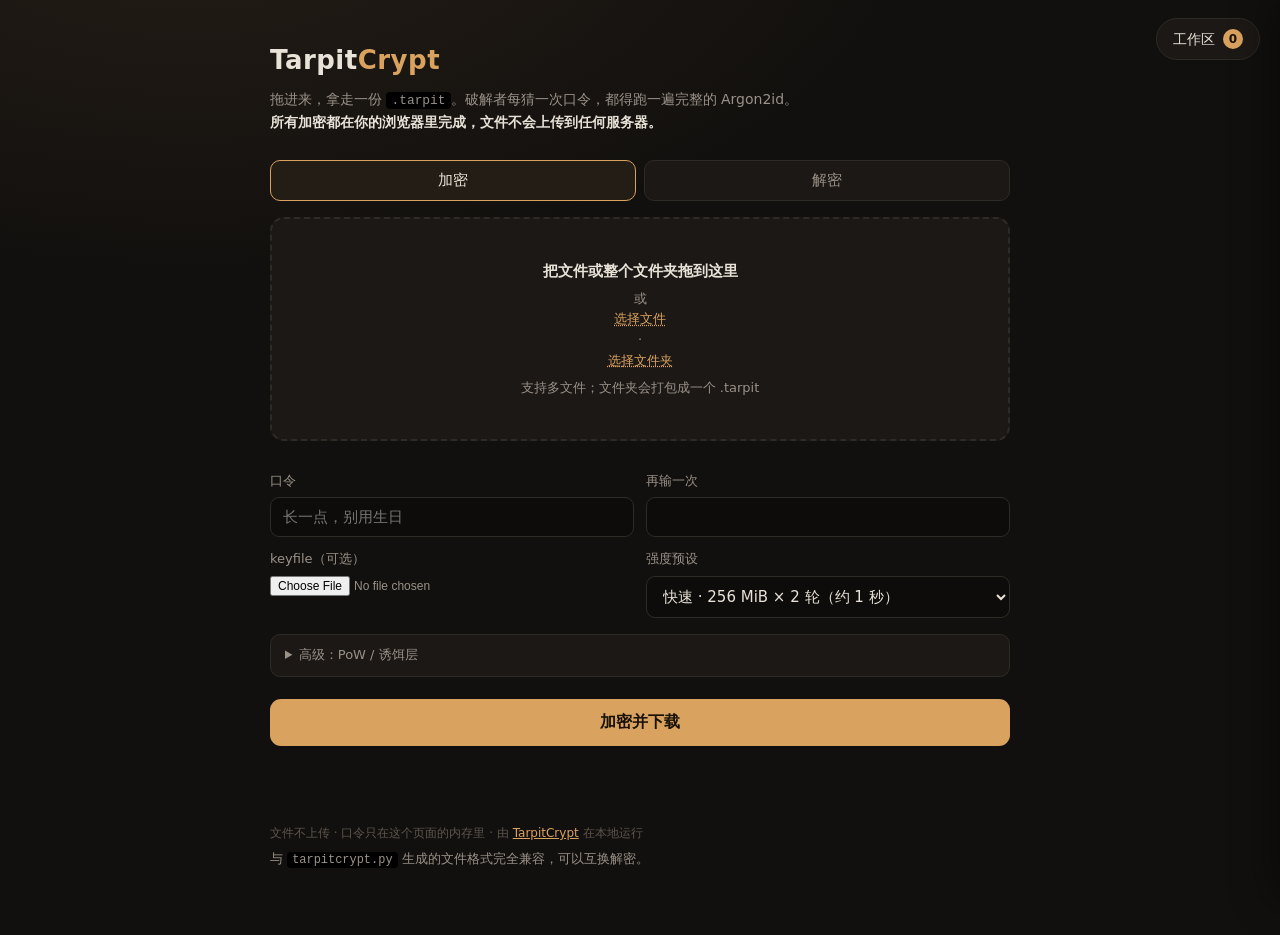
==== docs/index.html @ 842c32d2 "feat(web): 去掉「加密全部」，改为拖到左侧即加密；历史支持恢复与双击校验 - 移除「加密全部」按钮：把工作区里的行拖到左侧大框，松手即开始加密，   结果仍出现在该行右侧，并自动记进历史 -" ====
<!doctype html>
<html lang="zh-CN">
<head>
<meta charset="utf-8">
<meta name="viewport" content="width=device-width, initial-scale=1">
<title>TarpitCrypt · 焦油坑加密</title>
<meta name="description" content="在浏览器里本地完成 Argon2id + AES-256-GCM 文件加密，文件不上传。">
<link rel="stylesheet" href="style.css">
<script src="vendor/argon2.umd.min.js"></script>
</head>
<body>
<button class="queue-toggle" id="queueToggle" type="button" aria-controls="drawer" aria-expanded="false">
  工作区<span class="queue-badge" id="queueBadge">0</span>
</button>

<main>
  <h1>Tarpit<span>Crypt</span></h1>
  <p class="sub">
    拖进来，拿走一份 <code>.tarpit</code>。破解者每猜一次口令，都得跑一遍完整的 Argon2id。
    <br><strong>所有加密都在你的浏览器里完成，文件不会上传到任何服务器。</strong>
  </p>

  <div class="tabs">
    <button class="tab active" data-mode="encrypt" type="button">加密</button>
    <button class="tab" data-mode="decrypt" type="button">解密</button>
  </div>

  <div class="drop" id="drop">
    <p><strong id="dropTitle">把文件或整个文件夹拖到这里</strong></p>
    <p class="hint">
      或 <label class="link">选择文件<input type="file" id="pickFiles" multiple hidden></label>
      · <label class="link">选择文件夹<input type="file" id="pickDir" webkitdirectory multiple hidden></label>
    </p>
    <p class="hint" id="dropHint">支持多文件；文件夹会打包成一个 .tarpit</p>
  </div>
  <ul class="files" id="fileList"></ul>

  <div class="grid">
    <label>口令
      <input type="password" id="password" autocomplete="new-password" placeholder="长一点，别用生日">
    </label>
    <label id="confirmWrap">再输一次
      <input type="password" id="password2" autocomplete="new-password">
    </label>
    <label>keyfile（可选）
      <input type="file" id="keyfile">
    </label>
    <label id="presetWrap">强度预设
      <select id="preset">
        <option value="fast" selected>快速 · 256 MiB × 2 轮（约 1 秒）</option>
        <option value="standard">标准 · 512 MiB × 2 轮（约 2 秒）</option>
        <option value="hard">硬核 · 1 GiB × 2 轮（约 3 秒，吃内存）</option>
      </select>
    </label>
  </div>

  <details id="advanced">
    <summary>高级：PoW / 诱饵层</summary>
    <div class="grid">
      <label>PoW 难度
        <select id="pow">
          <option value="0" selected>关闭</option>
          <option value="16">16 bit</option>
          <option value="18">18 bit（造文件慢几秒）</option>
        </select>
      </label>
      <label>AEAD
        <input type="text" value="AES-256-GCM（浏览器原生）" disabled>
      </label>
      <label class="decoy-only">诱饵明文（可选）
        <input type="file" id="decoy">
      </label>
      <label class="decoy-only">诱饵口令
        <input type="password" id="decoyPassword" placeholder="用别的口令才能解出诱饵">
      </label>
    </div>
  </details>

  <button class="go" id="go" type="button">加密并下载</button>
  <div class="status" id="status"></div>
  <div class="result" id="result"></div>

  <footer>
    <p>文件不上传 · 口令只在这个页面的内存里 · 由 <a href="https://github.com/Velestia-star/TarpitCrypt">TarpitCrypt</a> 在本地运行</p>
    <p class="hint">
      与 <code>tarpitcrypt.py</code> 生成的文件格式完全兼容，可以互换解密。
    </p>
  </footer>
</main>

<div class="drawer-backdrop" id="drawerBackdrop" hidden></div>

<aside class="drawer" id="drawer" aria-hidden="true" aria-label="工作区">
  <header class="drawer-head">
    <div class="drawer-tabs">
      <button class="dtab active" data-view="workspace" type="button">工作区</button>
      <button class="dtab" data-view="history" type="button">历史</button>
    </div>
    <button class="drawer-close" id="drawerClose" type="button" aria-label="关闭">×</button>
  </header>

  <section class="drawer-view" id="viewWorkspace">
    <div class="drawer-tools">
      <label class="tool">＋ 加入文件<input type="file" id="queuePickFiles" multiple hidden></label>
      <label class="tool">＋ 加入文件夹<input type="file" id="queuePickDir" webkitdirectory multiple hidden></label>
      <button class="tool" id="queueDelete" type="button">删除选中</button>
      <button class="tool" id="openPath" type="button">存放位置</button>
    </div>

    <div class="queue-cols">
      <span class="q-check"><input type="checkbox" id="queueSelectAll" title="全选"></span>
      <span>源文件 / 文件夹</span><span></span><span>加密结果</span>
    </div>

    <div class="queue-scroll" id="queueScroll">
      <ul class="queue-list" id="queueList"></ul>
      <p class="queue-empty" id="queueEmpty">
        工作区是空的。<br>把文件或文件夹拖到这里，或点上面的「加入文件 / 加入文件夹」。
      </p>
    </div>
  </section>

  <section class="drawer-view" id="viewHistory" hidden>
    <div class="drawer-tools">
      <button class="tool" id="historyClear" type="button">清空历史</button>
    </div>
    <div class="queue-cols history-cols">
      <span></span><span>过去加密的文件</span><span></span><span>结果</span><span></span>
    </div>
    <div class="queue-scroll">
      <ul class="history-list" id="historyList"></ul>
      <p class="queue-empty" id="historyEmpty">
        还没有记录。<br>加密过的文件会自动记在这里，只存名字和时间，不存文件本身。
      </p>
    </div>
  </section>

  <p class="drawer-hint">
    口令与强度沿用页面上的设置 · 把行拖到左侧大框里就会加密 · <span id="queueSummary">0 项</span>
  </p>
</aside>

<div class="modal" id="pathModal" hidden>
  <div class="modal-card">
    <button class="modal-close" id="pathModalClose" type="button" aria-label="关闭">×</button>
    <h3>文件存在哪里？</h3>
    <p>这个页面是纯前端的，<strong>浏览器不允许网页读取或打开你的本地文件夹</strong>——
      也正是这条限制，保证了你的文件不会离开浏览器。</p>
    <p>你加密好的 <code>.tarpit</code> 和原来的文件，都在浏览器的下载目录里：</p>
    <ul>
      <li>Windows 默认：<code>C:\Users\你的用户名\Downloads</code></li>
      <li>Edge / Chrome：设置 → 下载 → 可查看和修改「位置」</li>
      <li>想每次自己选目录：打开「下载前询问每个文件的保存位置」</li>
    </ul>
    <p class="hint">想让按钮真的打开文件夹，用仓库里的命令行版或本地网页版——它们有文件系统权限。</p>
  </div>
</div>

<script type="module" src="app.js"></script>
</body>
</html>
---- docs/style.css ----
:root {
  --bg: #12100e;
  --panel: #1b1815;
  --line: #2e2a25;
  --fg: #e8e2d8;
  --dim: #9a9188;
  --accent: #d9a25f;
  --ok: #7fb069;
  --bad: #d96f5f;
}

* { box-sizing: border-box; }

body {
  margin: 0;
  min-height: 100vh;
  color: var(--fg);
  font: 15px/1.6 "Segoe UI", system-ui, -apple-system, sans-serif;
  background:
    radial-gradient(1200px 600px at 15% -10%, #241d16 0%, transparent 60%),
    var(--bg);
}

main {
  max-width: 780px;
  margin: 0 auto;
  padding: 40px 20px 60px;
}

h1 {
  font-size: 26px;
  margin: 0 0 6px;
  letter-spacing: 0.5px;
}

h1 span { color: var(--accent); }

.sub {
  color: var(--dim);
  margin: 0 0 26px;
  font-size: 14px;
}

.sub strong { color: var(--fg); }

code {
  background: #000;
  padding: 1px 5px;
  border-radius: 4px;
  font-size: 0.92em;
}

a { color: var(--accent); }

.tabs {
  display: flex;
  gap: 8px;
  margin-bottom: 16px;
}

.tab {
  flex: 1;
  padding: 10px;
  background: var(--panel);
  color: var(--dim);
  border: 1px solid var(--line);
  border-radius: 10px;
  cursor: pointer;
  font-size: 15px;
  font-family: inherit;
}

.tab.active {
  color: var(--fg);
  border-color: var(--accent);
  background: #241d16;
}

.drop {
  border: 2px dashed var(--line);
  border-radius: 14px;
  padding: 34px 20px;
  text-align: center;
  background: var(--panel);
  transition: 0.15s;
  cursor: pointer;
}

.drop.over {
  border-color: var(--accent);
  background: #241d16;
  transform: scale(1.005);
}

.drop p { margin: 6px 0; }

.hint {
  color: var(--dim);
  font-size: 13px;
}

.link {
  color: var(--accent);
  cursor: pointer;
  text-decoration: underline dotted;
}

.files {
  list-style: none;
  padding: 0;
  margin: 12px 0 0;
  max-height: 190px;
  overflow: auto;
}

.files li {
  display: flex;
  justify-content: space-between;
  gap: 12px;
  padding: 6px 12px;
  background: var(--panel);
  border: 1px solid var(--line);
  border-radius: 8px;
  margin-bottom: 6px;
  font-size: 13px;
}

.files li span:last-child {
  color: var(--dim);
  flex: none;
}

.grid {
  display: grid;
  grid-template-columns: 1fr 1fr;
  gap: 12px;
  margin-top: 18px;
}

label {
  display: flex;
  flex-direction: column;
  gap: 6px;
  font-size: 13px;
  color: var(--dim);
}

input[type=password],
input[type=text],
select {
  width: 100%;
  padding: 10px 12px;
  background: #0e0c0a;
  color: var(--fg);
  border: 1px solid var(--line);
  border-radius: 9px;
  font-size: 15px;
  font-family: inherit;
}

input[type=file] {
  color: var(--dim);
  font-size: 12px;
}

details {
  margin-top: 16px;
  background: var(--panel);
  border: 1px solid var(--line);
  border-radius: 10px;
  padding: 10px 14px;
}

summary {
  cursor: pointer;
  color: var(--dim);
  font-size: 13px;
}

button.go {
  width: 100%;
  margin-top: 22px;
  padding: 13px;
  border: 0;
  border-radius: 11px;
  background: var(--accent);
  color: #1a1207;
  font-size: 16px;
  font-weight: 700;
  cursor: pointer;
  font-family: inherit;
}

button.go:disabled {
  opacity: 0.55;
  cursor: progress;
}

.status {
  margin-top: 16px;
  font-size: 14px;
  min-height: 22px;
}

.status.ok { color: var(--ok); }
.status.bad { color: var(--bad); }

.result {
  margin-top: 14px;
  padding: 14px;
  background: var(--panel);
  border: 1px solid var(--line);
  border-radius: 10px;
  display: none;
}

.result.show { display: block; }
.result a { font-weight: 600; }
.result p { margin: 6px 0; }

.badge {
  display: inline-block;
  padding: 2px 8px;
  border-radius: 999px;
  font-size: 12px;
  background: #3a2417;
  color: var(--accent);
}

footer {
  margin-top: 40px;
  color: #5d554d;
  font-size: 12px;
}

footer p { margin: 6px 0; }

@media (max-width: 560px) {
  .grid { grid-template-columns: 1fr; }
  main { padding: 24px 14px 48px; }
}

/* ---------------------------------------------------------------------------
   右侧加密队列抽屉
   --------------------------------------------------------------------------- */

.queue-toggle {
  position: fixed;
  top: 18px;
  right: 20px;
  z-index: 40;
  display: inline-flex;
  align-items: center;
  gap: 8px;
  padding: 9px 16px;
  background: var(--panel);
  color: var(--fg);
  border: 1px solid var(--line);
  border-radius: 999px;
  font: inherit;
  font-size: 14px;
  cursor: pointer;
}

.queue-toggle:hover { border-color: var(--accent); color: var(--accent); }

.queue-badge {
  display: inline-grid;
  place-items: center;
  min-width: 20px;
  height: 20px;
  padding: 0 6px;
  border-radius: 999px;
  background: var(--accent);
  color: #1a1207;
  font-size: 12px;
  font-weight: 700;
}

.drawer-backdrop {
  position: fixed;
  inset: 0;
  z-index: 50;
  background: rgba(0, 0, 0, 0.45);
  opacity: 0;
  transition: opacity 0.18s;
}

.drawer-backdrop.show { opacity: 1; }

.drawer {
  position: fixed;
  top: 0;
  right: 0;
  z-index: 60;
  display: flex;
  flex-direction: column;
  width: min(620px, 94vw);
  height: 100vh;
  padding: 18px 18px 12px;
  background: #1714118; /* fallback */
  background: var(--panel);
  border-left: 1px solid var(--line);
  box-shadow: -18px 0 40px rgba(0, 0, 0, 0.45);
  transform: translateX(102%);
  transition: transform 0.22s ease;
}

.drawer.open { transform: translateX(0); }

.drawer-head {
  display: flex;
  align-items: center;
  justify-content: space-between;
  font-size: 17px;
  margin-bottom: 12px;
}

.drawer-close {
  width: 32px;
  height: 32px;
  border-radius: 8px;
  border: 1px solid var(--line);
  background: transparent;
  color: var(--dim);
  font-size: 20px;
  line-height: 1;
  cursor: pointer;
}

.drawer-close:hover { color: var(--fg); border-color: var(--accent); }

.drawer-tools {
  display: flex;
  flex-wrap: wrap;
  gap: 8px;
  margin-bottom: 14px;
}

.tool {
  padding: 8px 13px;
  border-radius: 9px;
  border: 1px solid var(--line);
  background: #0e0c0a;
  color: var(--fg);
  font: inherit;
  font-size: 13px;
  cursor: pointer;
}

.tool:hover { border-color: var(--accent); }

.tool.primary {
  background: var(--accent);
  border-color: var(--accent);
  color: #1a1207;
  font-weight: 700;
}

.tool:disabled { opacity: 0.5; cursor: progress; }

.queue-cols {
  display: grid;
  grid-template-columns: 1fr 30px 1fr;
  gap: 10px;
  padding: 0 12px 8px;
  color: var(--dim);
  font-size: 12px;
  border-bottom: 1px solid var(--line);
}

.queue-scroll {
  flex: 1 1 auto;
  min-height: 0;
  overflow-y: auto;
  overflow-x: hidden;
  padding: 12px 4px 12px 0;
  scrollbar-width: thin;
}

.queue-scroll::-webkit-scrollbar { width: 10px; }
.queue-scroll::-webkit-scrollbar-track { background: transparent; }
.queue-scroll::-webkit-scrollbar-thumb {
  background: var(--line);
  border-radius: 999px;
}
.queue-scroll::-webkit-scrollbar-thumb:hover { background: #4a4238; }

.queue-list {
  list-style: none;
  margin: 0;
  padding: 0;
  display: flex;
  flex-direction: column;
  gap: 12px;             /* 每行之间留白，别挤 */
}

.queue-row {
  display: grid;
  grid-template-columns: 1fr 30px 1fr;
  gap: 10px;
  align-items: center;
  padding: 13px 14px;
  background: #100e0c;
  border: 1px solid var(--line);
  border-radius: 11px;
  cursor: grab;
}

.queue-row.dragging { opacity: 0.45; }

.queue-row.drop-before { box-shadow: inset 0 3px 0 var(--accent); }
.queue-row.drop-after { box-shadow: inset 0 -3px 0 var(--accent); }

.queue-row.running { border-color: var(--accent); }
.queue-row.done { border-color: #3d4a34; }
.queue-row.error { border-color: var(--bad); }

.q-src, .q-out { min-width: 0; }

.q-name {
  display: block;
  overflow: hidden;
  text-overflow: ellipsis;
  white-space: nowrap;
}

.q-meta {
  display: block;
  color: var(--dim);
  font-size: 12px;
  margin-top: 3px;
  overflow: hidden;
  text-overflow: ellipsis;
  white-space: nowrap;
}

.q-arrow {
  text-align: center;
  color: #4a4238;
  font-size: 18px;
  transition: color 0.15s;
}

.queue-row.done .q-arrow { color: var(--accent); }
.queue-row.running .q-arrow { color: var(--accent); }

.q-out a {
  color: var(--accent);
  text-decoration: none;
  display: block;
  overflow: hidden;
  text-overflow: ellipsis;
  white-space: nowrap;
}

.q-out a:hover { text-decoration: underline; }

.q-out .q-error { color: var(--bad); font-size: 12px; }

.queue-empty {
  color: var(--dim);
  font-size: 13px;
  text-align: center;
  margin: 36px 12px;
  line-height: 1.9;
}

.drawer-hint {
  margin: 8px 0 0;
  color: #5d554d;
  font-size: 12px;
  text-align: center;
}

body.drawer-open { overflow: hidden; }

@media (max-width: 560px) {
  .queue-toggle { top: 12px; right: 12px; padding: 8px 13px; }
  .drawer { padding: 14px 12px 10px; }
  .queue-row { padding: 11px; grid-template-columns: 1fr 22px 1fr; }
}

/* ---- 工作区：标签页 / 勾选 / 历史 / 模态框 ---- */

.drawer-tabs { display: flex; gap: 6px; }

.dtab {
  padding: 7px 16px;
  border-radius: 9px;
  border: 1px solid transparent;
  background: transparent;
  color: var(--dim);
  font: inherit;
  font-size: 15px;
  cursor: pointer;
}

.dtab.active {
  color: var(--fg);
  background: #241d16;
  border-color: var(--accent);
}

.drawer-view {
  display: flex;
  flex-direction: column;
  flex: 1 1 auto;
  min-height: 0;
}

.queue-cols {
  grid-template-columns: 26px 1fr 30px 1fr;
}

.q-check {
  display: flex;
  align-items: center;
  justify-content: center;
}

.q-check input {
  width: 15px;
  height: 15px;
  accent-color: var(--accent);
  cursor: pointer;
}

.queue-row {
  grid-template-columns: 26px 1fr 30px 1fr;
}

.queue-row.selected {
  border-color: var(--accent);
  background: #1a1611;
}

.history-list {
  list-style: none;
  margin: 0;
  padding: 0;
  display: flex;
  flex-direction: column;
  gap: 12px;
}

.history-row {
  display: grid;
  grid-template-columns: 26px 1fr 30px 1fr;
  gap: 10px;
  align-items: center;
  padding: 13px 14px;
  background: #100e0c;
  border: 1px solid var(--line);
  border-radius: 11px;
}

.history-row .q-meta { white-space: nowrap; }

.history-empty-dot {
  width: 8px; height: 8px; border-radius: 50%;
  background: var(--ok); margin: 0 auto;
}

.history-del {
  border: 0; background: transparent; color: #5d554d;
  font-size: 16px; cursor: pointer; padding: 0 4px;
}
.history-del:hover { color: var(--bad); }

.modal {
  position: fixed; inset: 0; z-index: 80;
  display: grid; place-items: center;
  background: rgba(0, 0, 0, 0.6);
  padding: 20px;
}

.modal-card {
  position: relative;
  max-width: 520px;
  background: var(--panel);
  border: 1px solid var(--line);
  border-radius: 14px;
  padding: 26px 26px 20px;
  line-height: 1.75;
}

.modal-card h3 { margin: 0 0 12px; font-size: 18px; }
.modal-card p { color: var(--dim); font-size: 14px; margin: 10px 0; }
.modal-card ul { color: var(--dim); font-size: 14px; padding-left: 20px; }
.modal-card li { margin: 6px 0; }
.modal-card code {
  background: #000; padding: 1px 6px; border-radius: 4px; font-size: 13px;
}

.modal-close {
  position: absolute; top: 12px; right: 14px;
  width: 30px; height: 30px; border-radius: 8px;
  border: 1px solid var(--line); background: transparent;
  color: var(--dim); font-size: 18px; cursor: pointer;
}
.modal-close:hover { color: var(--fg); border-color: var(--accent); }

@media (max-width: 560px) {
  .queue-row, .queue-cols, .history-row { grid-template-columns: 22px 1fr 22px 1fr; }
}

/* hidden 属性必须真的隐藏：作者样式里的 display 会盖掉浏览器的 [hidden] */
[hidden] { display: none !important; }

/* ---- 历史行：5 列（状态点 / 源 / 箭头 / 结果 / 操作） ---- */

.history-cols { grid-template-columns: 10px 1fr 24px 1fr auto; }
.history-row { grid-template-columns: 10px 1fr 24px 1fr auto; }

.history-actions {
  display: flex;
  align-items: center;
  gap: 4px;
}

.history-restore {
  padding: 5px 10px;
  border-radius: 8px;
  border: 1px solid var(--line);
  background: #0e0c0a;
  color: var(--accent);
  font: inherit;
  font-size: 12px;
  cursor: pointer;
  white-space: nowrap;
}

.history-restore:hover { border-color: var(--accent); }

/* 文件已被删除：整段划掉 */
.history-row .missing {
  text-decoration: line-through;
  color: #6b6259;
}

.deleted-dot { background: #6b6259; }

.history-row.deleted-record { opacity: 0.85; }
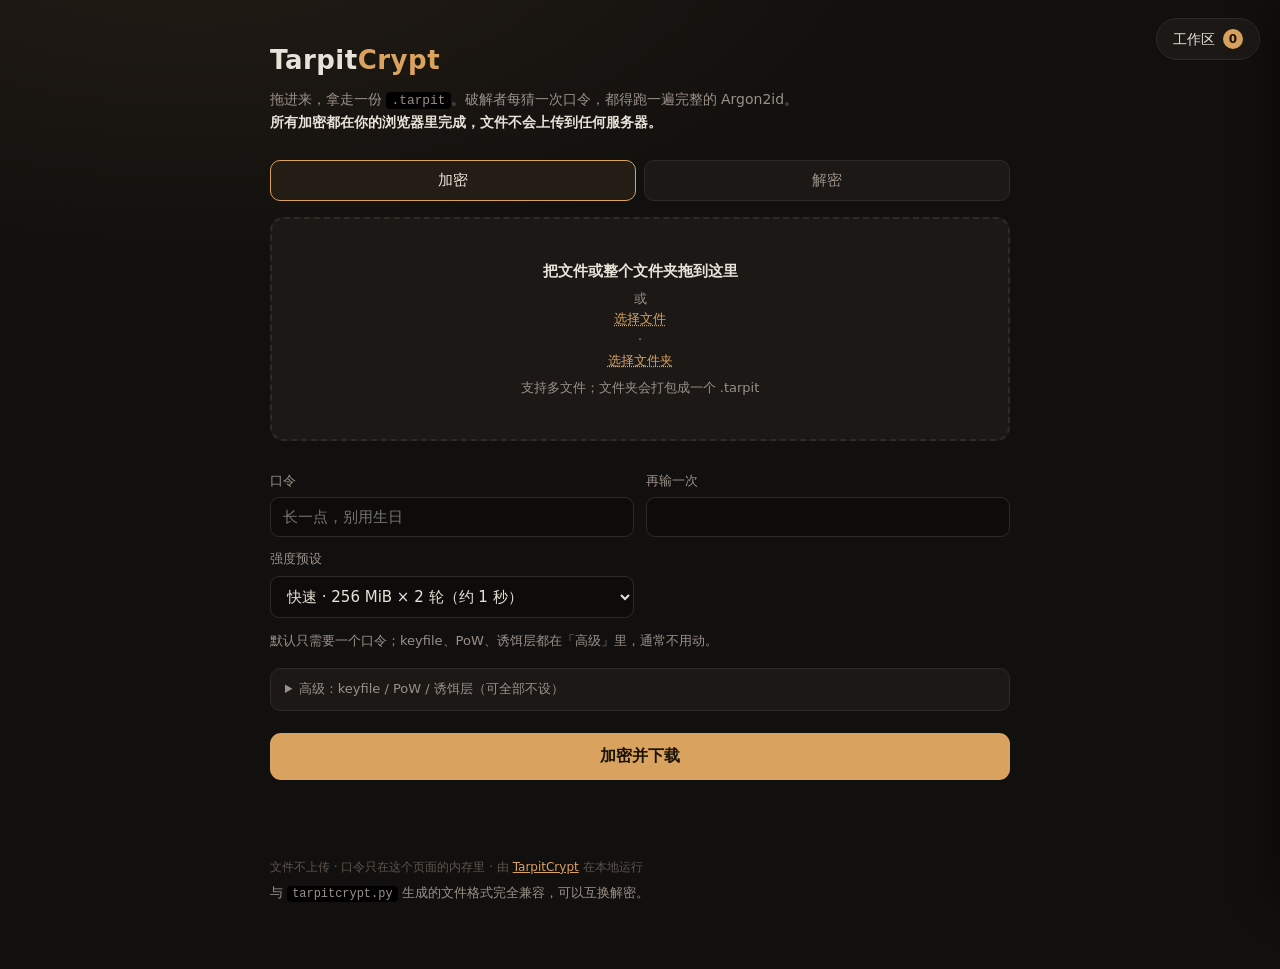
==== commit 1d53b9c2: "feat(ux): 默认只留一个口令，并补整活路线图 - 在线版 / 本地网页版主表单只留 口令 / 确认 / 强度；keyfile 移入「高级」，   与 PoW、诱饵层一起默认可全部不设，不打开就" ====
--- a/docs/index.html
+++ b/docs/index.html
@@ -42,9 +42,6 @@
     <label id="confirmWrap">再输一次
       <input type="password" id="password2" autocomplete="new-password">
     </label>
-    <label>keyfile（可选）
-      <input type="file" id="keyfile">
-    </label>
     <label id="presetWrap">强度预设
       <select id="preset">
         <option value="fast" selected>快速 · 256 MiB × 2 轮（约 1 秒）</option>
@@ -53,10 +50,14 @@
       </select>
     </label>
   </div>
+  <p class="hint" id="onePwHint">默认只需要一个口令；keyfile、PoW、诱饵层都在「高级」里，通常不用动。</p>
 
   <details id="advanced">
-    <summary>高级：PoW / 诱饵层</summary>
+    <summary>高级：keyfile / PoW / 诱饵层（可全部不设）</summary>
     <div class="grid">
+      <label>keyfile（可选，兼容旧文件）
+        <input type="file" id="keyfile">
+      </label>
       <label>PoW 难度
         <select id="pow">
           <option value="0" selected>关闭</option>
@@ -71,7 +72,7 @@
         <input type="file" id="decoy">
       </label>
       <label class="decoy-only">诱饵口令
-        <input type="password" id="decoyPassword" placeholder="用别的口令才能解出诱饵">
+        <input type="password" id="decoyPassword" placeholder="选了诱饵文件才需要填">
       </label>
     </div>
   </details>
--- a/docs/style.css
+++ b/docs/style.css
@@ -642,3 +642,11 @@
 .deleted-dot { background: #6b6259; }
 
 .history-row.deleted-record { opacity: 0.85; }
+
+/* 行内不选中文本：否则鼠标一拖就被当成「拖文本」触发浏览器搜索浮层 */
+.queue-row,
+.history-row {
+  user-select: none;
+  -webkit-user-select: none;
+  -webkit-user-drag: element;
+}
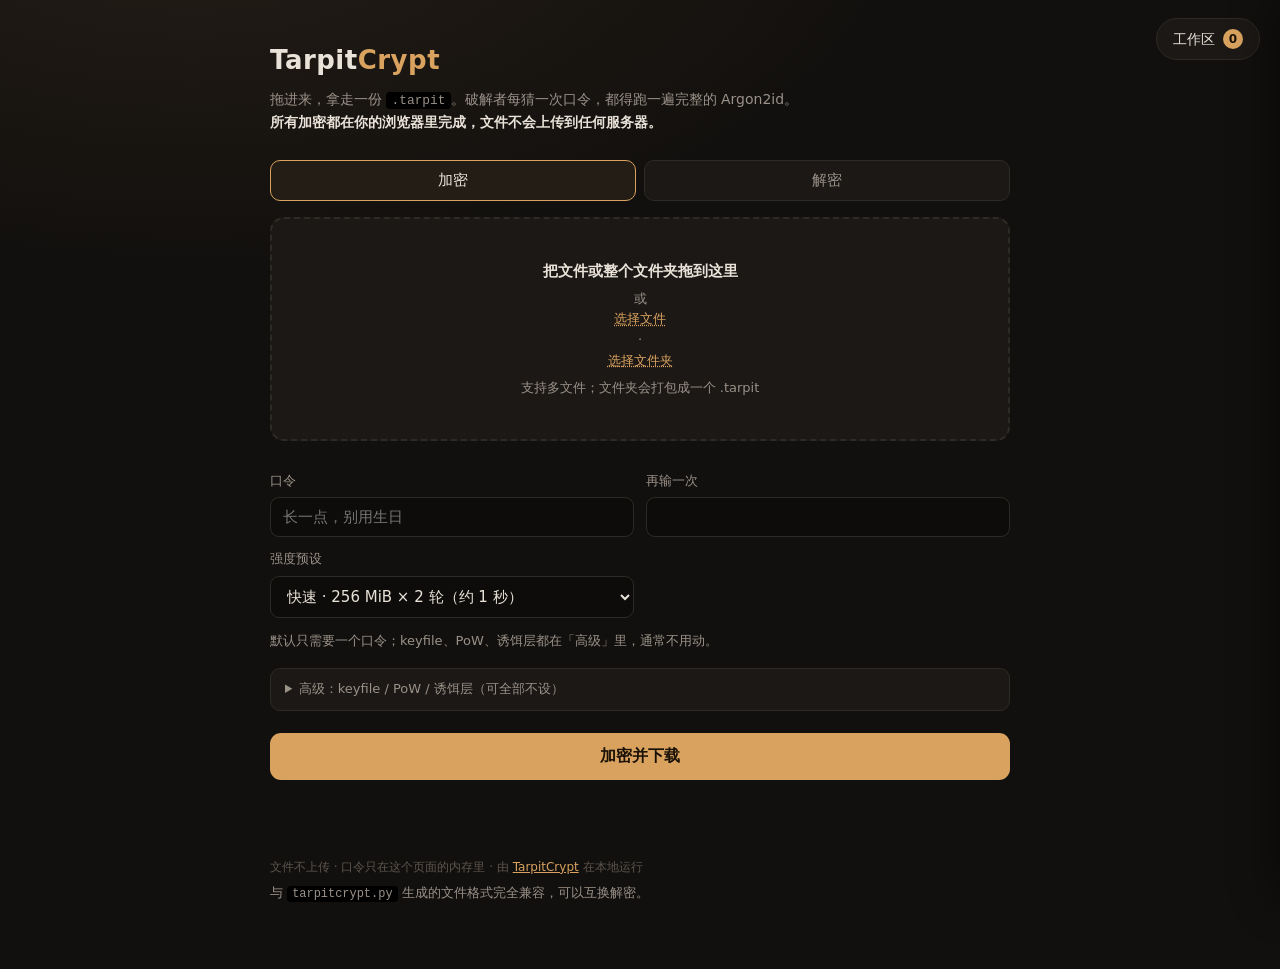
==== commit dbdec684: "feat(ux): 弱口令提示，只警告不强制 - 新增 check_password_strength()，判定与 armor 的 check_password_strength   同口径（长度 ≥" ====
--- a/docs/index.html
+++ b/docs/index.html
@@ -50,6 +50,7 @@
       </select>
     </label>
   </div>
+  <p class="hint pw-warn" id="pwWarning" hidden></p>
   <p class="hint" id="onePwHint">默认只需要一个口令；keyfile、PoW、诱饵层都在「高级」里，通常不用动。</p>
 
   <details id="advanced">
--- a/docs/style.css
+++ b/docs/style.css
@@ -97,6 +97,11 @@
 .hint {
   color: var(--dim);
   font-size: 13px;
+}
+
+.pw-warn {
+  color: var(--bad);
+  margin: 6px 0 0;
 }
 
 .link {
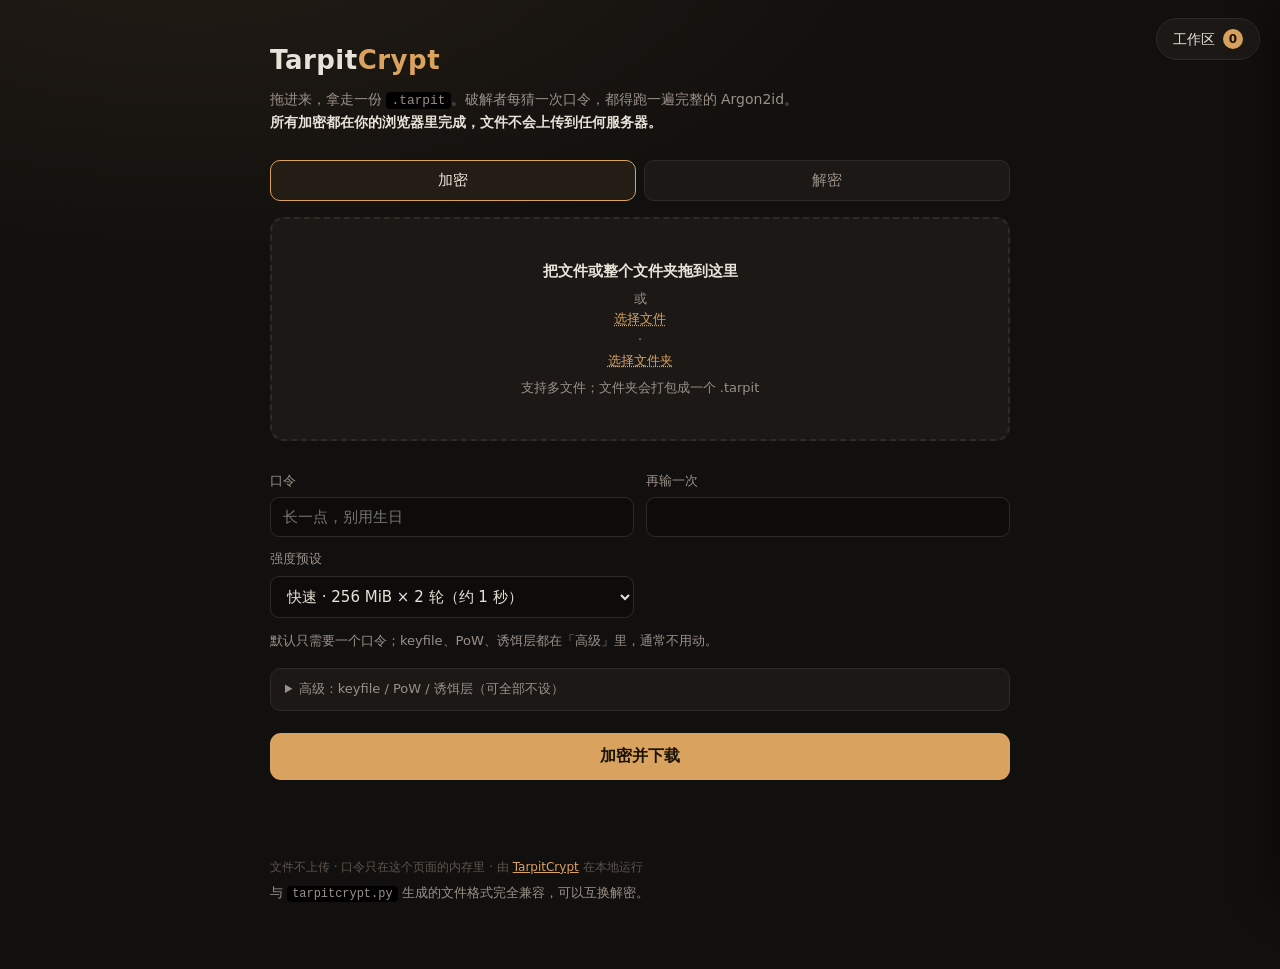
==== commit f0493c97: "feat(web): 本地 Web 加 armor 加固 / 还原面板（P3） - docs 增加本地版 armor 面板（在线版隐藏）：加固 / 还原页签、源包拖放与   文件夹选择、层数 / 强度" ====
--- a/docs/index.html
+++ b/docs/index.html
@@ -88,6 +88,59 @@
       与 <code>tarpitcrypt.py</code> 生成的文件格式完全兼容，可以互换解密。
     </p>
   </footer>
+
+  <section class="armor-panel" id="armorPanel" hidden>
+    <div class="armor-head">
+      <h2>整活加固 <span class="hint">本地版</span></h2>
+      <p class="hint">把程序包拖进来，生成多层 <code>.armored</code> 容器。运算在本机 Python 进程里完成，不会上传外网。</p>
+    </div>
+    <div class="armor-tabs" role="tablist">
+      <button class="armor-tab active" data-armor-mode="pack" type="button">加固</button>
+      <button class="armor-tab" data-armor-mode="restore" type="button">还原</button>
+    </div>
+
+    <div id="armorPackPane">
+      <div class="drop" id="armorDrop">
+        <p><strong>把程序包（文件或整个文件夹）拖到这里</strong></p>
+        <p class="hint">
+          或 <label class="link">选择文件<input type="file" id="armorPickFiles" multiple hidden></label>
+          · <label class="link">选择文件夹<input type="file" id="armorPickDir" webkitdirectory multiple hidden></label>
+        </p>
+        <p class="hint">单文件会还原成文件；多文件 / 文件夹会还原成目录。</p>
+      </div>
+      <ul class="files" id="armorFiles"></ul>
+      <div class="grid">
+        <label>口令 <input type="password" id="armorPassword" autocomplete="new-password" placeholder="长一点，别用生日"></label>
+        <label>再输一次 <input type="password" id="armorPassword2" autocomplete="new-password"></label>
+        <label>层数 <input type="number" id="armorLayers" min="2" max="8" value="4"></label>
+        <label>加固强度 <select id="armorProfile"></select></label>
+        <label>投毒侧重 <select id="armorPoison"></select></label>
+        <label>拟态风格 <select id="armorStyle"></select></label>
+        <label>注入强度 <select id="armorInjection"></select></label>
+        <label class="armor-check">伴生诱饵 <input type="checkbox" id="armorSidecar" checked></label>
+      </div>
+      <p class="hint pw-warn" id="armorPwWarning" hidden></p>
+      <button class="go" id="armorGo" type="button">开始加固</button>
+      <div class="status" id="armorStatus"></div>
+      <div class="bar" id="armorBarWrap" hidden><div class="bar-fill" id="armorBar"></div></div>
+      <div class="result" id="armorResult"></div>
+    </div>
+
+    <div id="armorRestorePane" hidden>
+      <div class="drop" id="armorRestoreDrop">
+        <p><strong>把 .armored 容器拖到这里</strong></p>
+        <p class="hint">或 <label class="link">选择文件<input type="file" id="armorRestorePick" accept=".armored" hidden></label></p>
+        <p class="hint" id="armorRestoreName">还没有选择文件</p>
+      </div>
+      <div class="grid">
+        <label>口令 <input type="password" id="armorRestorePassword" autocomplete="current-password"></label>
+      </div>
+      <button class="go" id="armorRestoreGo" type="button">开始还原</button>
+      <div class="status" id="armorRestoreStatus"></div>
+      <div class="bar" id="armorRestoreBarWrap" hidden><div class="bar-fill" id="armorRestoreBar"></div></div>
+      <div class="result" id="armorRestoreResult"></div>
+    </div>
+  </section>
 </main>
 
 <div class="drawer-backdrop" id="drawerBackdrop" hidden></div>
@@ -159,5 +212,6 @@
 </div>
 
 <script type="module" src="app.js"></script>
+<script type="module" src="armor_ui.js"></script>
 </body>
 </html>
--- a/docs/style.css
+++ b/docs/style.css
@@ -655,3 +655,69 @@
   -webkit-user-select: none;
   -webkit-user-drag: element;
 }
+
+/* --------------------------------------------------------------------------
+   P3：本地版的 armor 面板（在线版整段隐藏）
+   -------------------------------------------------------------------------- */
+
+.armor-panel {
+  margin-top: 42px;
+  padding-top: 28px;
+  border-top: 1px solid var(--line);
+}
+
+.armor-head h2 {
+  font-size: 22px;
+  margin: 0 0 4px;
+  letter-spacing: 0.3px;
+}
+
+.armor-head h2 .hint { font-size: 13px; margin-left: 8px; }
+
+.armor-tabs {
+  display: flex;
+  gap: 8px;
+  margin: 16px 0 14px;
+}
+
+.armor-tab {
+  padding: 8px 18px;
+  border: 1px solid var(--line);
+  border-radius: 9px;
+  background: var(--panel);
+  color: var(--dim);
+  font: inherit;
+  cursor: pointer;
+}
+
+.armor-tab.active {
+  border-color: var(--accent);
+  color: var(--accent);
+  font-weight: 600;
+}
+
+.armor-check {
+  display: flex;
+  align-items: center;
+  gap: 8px;
+}
+
+.armor-check input[type="checkbox"] { width: auto; }
+
+.bar {
+  height: 8px;
+  margin: 14px 0 4px;
+  border: 1px solid var(--line);
+  border-radius: 999px;
+  background: var(--panel);
+  overflow: hidden;
+}
+
+.bar-fill {
+  width: 0;
+  height: 100%;
+  background: var(--accent);
+  transition: width 0.2s ease;
+}
+
+.armor-panel .status { min-height: 20px; }
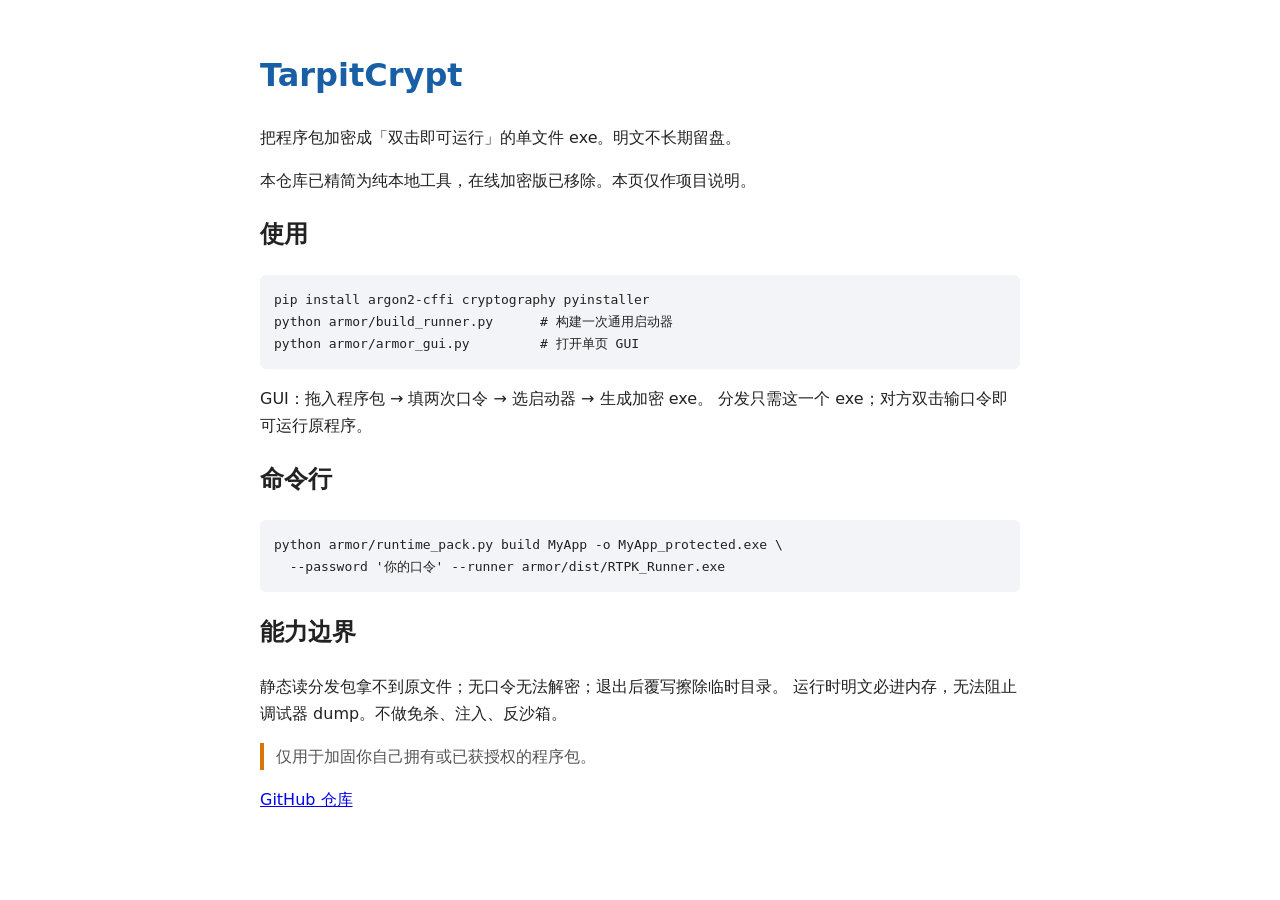
==== commit 077faa2c: "docs(pages): 重建最小静态首页，修复 Pages 构建失败 精简时删除 docs/ 导致 Pages（source=/docs）连续构建失败并触发通知。 新增纯静态项目说明页，不含任何加密" ====
--- a/docs/index.html
+++ b/docs/index.html
@@ -1,217 +1,40 @@
-<!doctype html>
+<!DOCTYPE html>
 <html lang="zh-CN">
 <head>
 <meta charset="utf-8">
 <meta name="viewport" content="width=device-width, initial-scale=1">
-<title>TarpitCrypt · 焦油坑加密</title>
-<meta name="description" content="在浏览器里本地完成 Argon2id + AES-256-GCM 文件加密，文件不上传。">
-<link rel="stylesheet" href="style.css">
-<script src="vendor/argon2.umd.min.js"></script>
+<title>TarpitCrypt · 加密后直接运行</title>
+<style>
+  body { max-width: 760px; margin: 3rem auto; padding: 0 1.2rem;
+         font-family: system-ui, "Microsoft YaHei", sans-serif;
+         color: #222; line-height: 1.7; }
+  h1 { color: #185FA5; }
+  code { background: #f2f4f7; padding: 2px 6px; border-radius: 4px; }
+  pre { background: #f2f4f7; padding: 14px; border-radius: 6px; overflow-x: auto; }
+  .warn { border-left: 4px solid #d97706; padding-left: 12px; color: #555; }
+</style>
 </head>
 <body>
-<button class="queue-toggle" id="queueToggle" type="button" aria-controls="drawer" aria-expanded="false">
-  工作区<span class="queue-badge" id="queueBadge">0</span>
-</button>
+<h1>TarpitCrypt</h1>
+<p>把程序包加密成「双击即可运行」的单文件 exe。明文不长期留盘。</p>
+<p>本仓库已精简为纯本地工具，在线加密版已移除。本页仅作项目说明。</p>
 
-<main>
-  <h1>Tarpit<span>Crypt</span></h1>
-  <p class="sub">
-    拖进来，拿走一份 <code>.tarpit</code>。破解者每猜一次口令，都得跑一遍完整的 Argon2id。
-    <br><strong>所有加密都在你的浏览器里完成，文件不会上传到任何服务器。</strong>
-  </p>
+<h2>使用</h2>
+<pre>pip install argon2-cffi cryptography pyinstaller
+python armor/build_runner.py      # 构建一次通用启动器
+python armor/armor_gui.py         # 打开单页 GUI</pre>
+<p>GUI：拖入程序包 → 填两次口令 → 选启动器 → 生成加密 exe。
+分发只需这一个 exe；对方双击输口令即可运行原程序。</p>
 
-  <div class="tabs">
-    <button class="tab active" data-mode="encrypt" type="button">加密</button>
-    <button class="tab" data-mode="decrypt" type="button">解密</button>
-  </div>
+<h2>命令行</h2>
+<pre>python armor/runtime_pack.py build MyApp -o MyApp_protected.exe \
+  --password '你的口令' --runner armor/dist/RTPK_Runner.exe</pre>
 
-  <div class="drop" id="drop">
-    <p><strong id="dropTitle">把文件或整个文件夹拖到这里</strong></p>
-    <p class="hint">
-      或 <label class="link">选择文件<input type="file" id="pickFiles" multiple hidden></label>
-      · <label class="link">选择文件夹<input type="file" id="pickDir" webkitdirectory multiple hidden></label>
-    </p>
-    <p class="hint" id="dropHint">支持多文件；文件夹会打包成一个 .tarpit</p>
-  </div>
-  <ul class="files" id="fileList"></ul>
+<h2>能力边界</h2>
+<p>静态读分发包拿不到原文件；无口令无法解密；退出后覆写擦除临时目录。
+运行时明文必进内存，无法阻止调试器 dump。不做免杀、注入、反沙箱。</p>
+<p class="warn">仅用于加固你自己拥有或已获授权的程序包。</p>
 
-  <div class="grid">
-    <label>口令
-      <input type="password" id="password" autocomplete="new-password" placeholder="长一点，别用生日">
-    </label>
-    <label id="confirmWrap">再输一次
-      <input type="password" id="password2" autocomplete="new-password">
-    </label>
-    <label id="presetWrap">强度预设
-      <select id="preset">
-        <option value="fast" selected>快速 · 256 MiB × 2 轮（约 1 秒）</option>
-        <option value="standard">标准 · 512 MiB × 2 轮（约 2 秒）</option>
-        <option value="hard">硬核 · 1 GiB × 2 轮（约 3 秒，吃内存）</option>
-      </select>
-    </label>
-  </div>
-  <p class="hint pw-warn" id="pwWarning" hidden></p>
-  <p class="hint" id="onePwHint">默认只需要一个口令；keyfile、PoW、诱饵层都在「高级」里，通常不用动。</p>
-
-  <details id="advanced">
-    <summary>高级：keyfile / PoW / 诱饵层（可全部不设）</summary>
-    <div class="grid">
-      <label>keyfile（可选，兼容旧文件）
-        <input type="file" id="keyfile">
-      </label>
-      <label>PoW 难度
-        <select id="pow">
-          <option value="0" selected>关闭</option>
-          <option value="16">16 bit</option>
-          <option value="18">18 bit（造文件慢几秒）</option>
-        </select>
-      </label>
-      <label>AEAD
-        <input type="text" value="AES-256-GCM（浏览器原生）" disabled>
-      </label>
-      <label class="decoy-only">诱饵明文（可选）
-        <input type="file" id="decoy">
-      </label>
-      <label class="decoy-only">诱饵口令
-        <input type="password" id="decoyPassword" placeholder="选了诱饵文件才需要填">
-      </label>
-    </div>
-  </details>
-
-  <button class="go" id="go" type="button">加密并下载</button>
-  <div class="status" id="status"></div>
-  <div class="result" id="result"></div>
-
-  <footer>
-    <p>文件不上传 · 口令只在这个页面的内存里 · 由 <a href="https://github.com/Velestia-star/TarpitCrypt">TarpitCrypt</a> 在本地运行</p>
-    <p class="hint">
-      与 <code>tarpitcrypt.py</code> 生成的文件格式完全兼容，可以互换解密。
-    </p>
-  </footer>
-
-  <section class="armor-panel" id="armorPanel" hidden>
-    <div class="armor-head">
-      <h2>整活加固 <span class="hint">本地版</span></h2>
-      <p class="hint">把程序包拖进来，生成多层 <code>.armored</code> 容器。运算在本机 Python 进程里完成，不会上传外网。</p>
-    </div>
-    <div class="armor-tabs" role="tablist">
-      <button class="armor-tab active" data-armor-mode="pack" type="button">加固</button>
-      <button class="armor-tab" data-armor-mode="restore" type="button">还原</button>
-    </div>
-
-    <div id="armorPackPane">
-      <div class="drop" id="armorDrop">
-        <p><strong>把程序包（文件或整个文件夹）拖到这里</strong></p>
-        <p class="hint">
-          或 <label class="link">选择文件<input type="file" id="armorPickFiles" multiple hidden></label>
-          · <label class="link">选择文件夹<input type="file" id="armorPickDir" webkitdirectory multiple hidden></label>
-        </p>
-        <p class="hint">单文件会还原成文件；多文件 / 文件夹会还原成目录。</p>
-      </div>
-      <ul class="files" id="armorFiles"></ul>
-      <div class="grid">
-        <label>口令 <input type="password" id="armorPassword" autocomplete="new-password" placeholder="长一点，别用生日"></label>
-        <label>再输一次 <input type="password" id="armorPassword2" autocomplete="new-password"></label>
-        <label>层数 <input type="number" id="armorLayers" min="2" max="8" value="4"></label>
-        <label>加固强度 <select id="armorProfile"></select></label>
-        <label>投毒侧重 <select id="armorPoison"></select></label>
-        <label>拟态风格 <select id="armorStyle"></select></label>
-        <label>注入强度 <select id="armorInjection"></select></label>
-        <label class="armor-check">伴生诱饵 <input type="checkbox" id="armorSidecar" checked></label>
-      </div>
-      <p class="hint pw-warn" id="armorPwWarning" hidden></p>
-      <button class="go" id="armorGo" type="button">开始加固</button>
-      <div class="status" id="armorStatus"></div>
-      <div class="bar" id="armorBarWrap" hidden><div class="bar-fill" id="armorBar"></div></div>
-      <div class="result" id="armorResult"></div>
-    </div>
-
-    <div id="armorRestorePane" hidden>
-      <div class="drop" id="armorRestoreDrop">
-        <p><strong>把 .armored 容器拖到这里</strong></p>
-        <p class="hint">或 <label class="link">选择文件<input type="file" id="armorRestorePick" accept=".armored" hidden></label></p>
-        <p class="hint" id="armorRestoreName">还没有选择文件</p>
-      </div>
-      <div class="grid">
-        <label>口令 <input type="password" id="armorRestorePassword" autocomplete="current-password"></label>
-      </div>
-      <button class="go" id="armorRestoreGo" type="button">开始还原</button>
-      <div class="status" id="armorRestoreStatus"></div>
-      <div class="bar" id="armorRestoreBarWrap" hidden><div class="bar-fill" id="armorRestoreBar"></div></div>
-      <div class="result" id="armorRestoreResult"></div>
-    </div>
-  </section>
-</main>
-
-<div class="drawer-backdrop" id="drawerBackdrop" hidden></div>
-
-<aside class="drawer" id="drawer" aria-hidden="true" aria-label="工作区">
-  <header class="drawer-head">
-    <div class="drawer-tabs">
-      <button class="dtab active" data-view="workspace" type="button">工作区</button>
-      <button class="dtab" data-view="history" type="button">历史</button>
-    </div>
-    <button class="drawer-close" id="drawerClose" type="button" aria-label="关闭">×</button>
-  </header>
-
-  <section class="drawer-view" id="viewWorkspace">
-    <div class="drawer-tools">
-      <label class="tool">＋ 加入文件<input type="file" id="queuePickFiles" multiple hidden></label>
-      <label class="tool">＋ 加入文件夹<input type="file" id="queuePickDir" webkitdirectory multiple hidden></label>
-      <button class="tool" id="queueDelete" type="button">删除选中</button>
-      <button class="tool" id="openPath" type="button">存放位置</button>
-    </div>
-
-    <div class="queue-cols">
-      <span class="q-check"><input type="checkbox" id="queueSelectAll" title="全选"></span>
-      <span>源文件 / 文件夹</span><span></span><span>加密结果</span>
-    </div>
-
-    <div class="queue-scroll" id="queueScroll">
-      <ul class="queue-list" id="queueList"></ul>
-      <p class="queue-empty" id="queueEmpty">
-        工作区是空的。<br>把文件或文件夹拖到这里，或点上面的「加入文件 / 加入文件夹」。
-      </p>
-    </div>
-  </section>
-
-  <section class="drawer-view" id="viewHistory" hidden>
-    <div class="drawer-tools">
-      <button class="tool" id="historyClear" type="button">清空历史</button>
-    </div>
-    <div class="queue-cols history-cols">
-      <span></span><span>过去加密的文件</span><span></span><span>结果</span><span></span>
-    </div>
-    <div class="queue-scroll">
-      <ul class="history-list" id="historyList"></ul>
-      <p class="queue-empty" id="historyEmpty">
-        还没有记录。<br>加密过的文件会自动记在这里，只存名字和时间，不存文件本身。
-      </p>
-    </div>
-  </section>
-
-  <p class="drawer-hint">
-    口令与强度沿用页面上的设置 · 把行拖到左侧大框里就会加密 · <span id="queueSummary">0 项</span>
-  </p>
-</aside>
-
-<div class="modal" id="pathModal" hidden>
-  <div class="modal-card">
-    <button class="modal-close" id="pathModalClose" type="button" aria-label="关闭">×</button>
-    <h3>文件存在哪里？</h3>
-    <p>这个页面是纯前端的，<strong>浏览器不允许网页读取或打开你的本地文件夹</strong>——
-      也正是这条限制，保证了你的文件不会离开浏览器。</p>
-    <p>你加密好的 <code>.tarpit</code> 和原来的文件，都在浏览器的下载目录里：</p>
-    <ul>
-      <li>Windows 默认：<code>C:\Users\你的用户名\Downloads</code></li>
-      <li>Edge / Chrome：设置 → 下载 → 可查看和修改「位置」</li>
-      <li>想每次自己选目录：打开「下载前询问每个文件的保存位置」</li>
-    </ul>
-    <p class="hint">想让按钮真的打开文件夹，用仓库里的命令行版或本地网页版——它们有文件系统权限。</p>
-  </div>
-</div>
-
-<script type="module" src="app.js"></script>
-<script type="module" src="armor_ui.js"></script>
+<p><a href="https://github.com/Velestia-star/TarpitCrypt">GitHub 仓库</a></p>
 </body>
 </html>
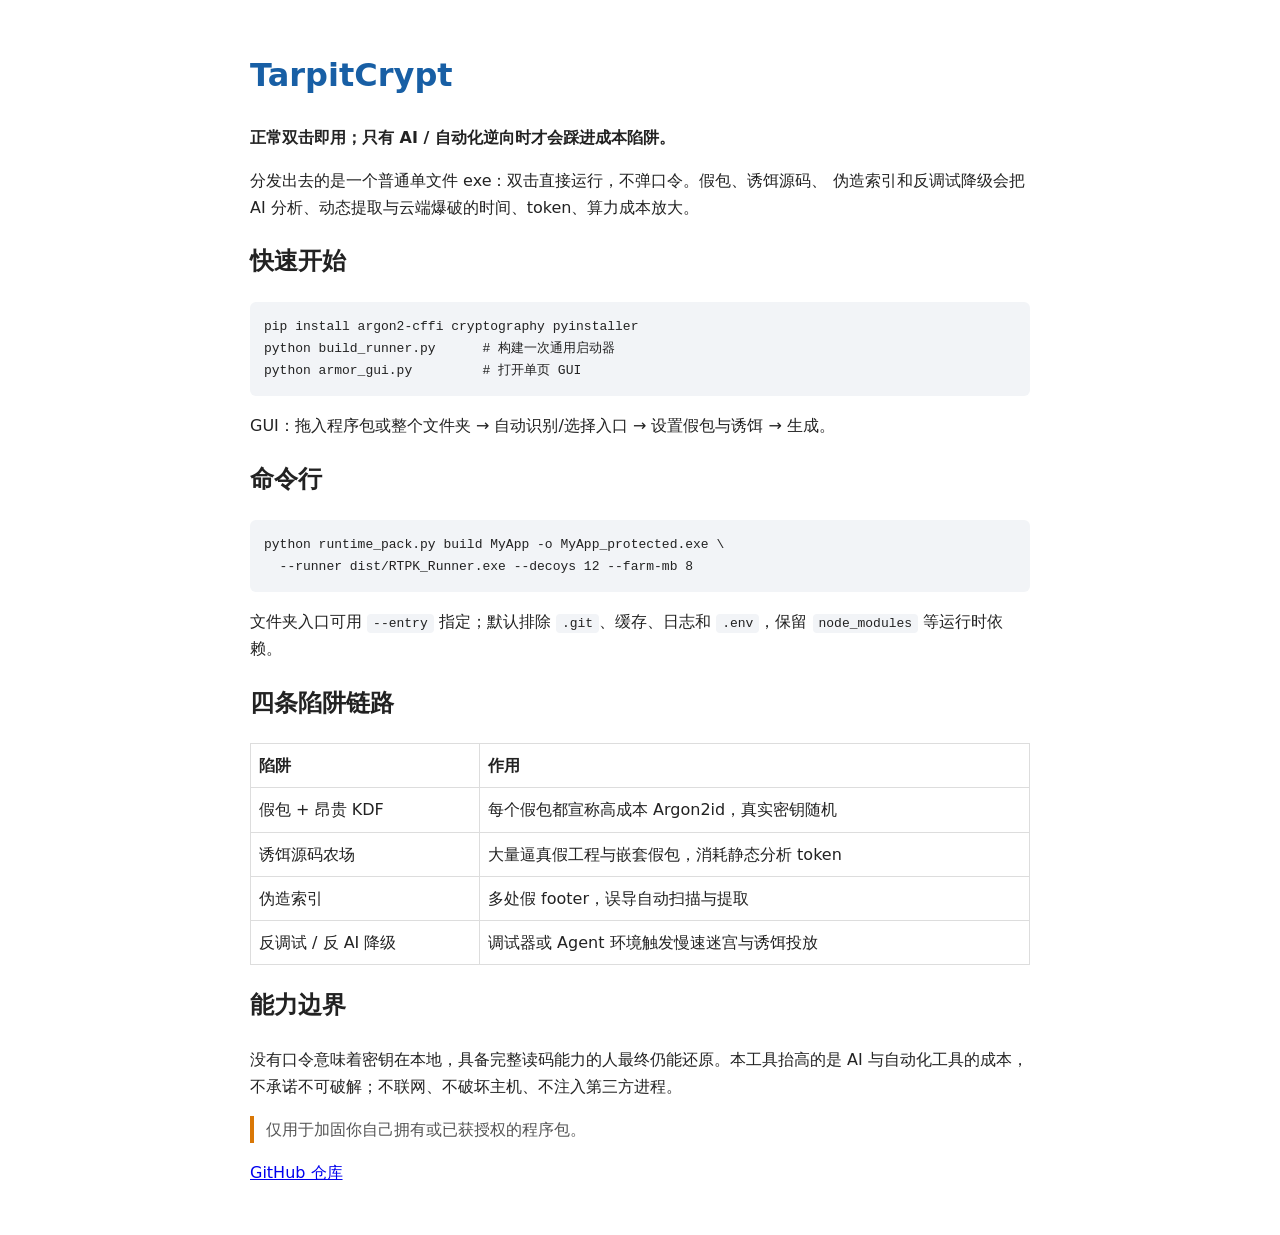
==== commit 6429aa7c: "release: TarpitCrypt 0.5.3 - 正常运行：双击即用、无口令；反 AI 逆向时使用假包、诱饵源码、伪造索引与降级陷阱 - GUI 支持拖入文件夹后自动识别/选择入口、默认排除规" ====
--- a/docs/index.html
+++ b/docs/index.html
@@ -3,36 +3,49 @@
 <head>
 <meta charset="utf-8">
 <meta name="viewport" content="width=device-width, initial-scale=1">
-<title>TarpitCrypt · 加密后直接运行</title>
+<title>TarpitCrypt · 正常运行 + 反 AI 逆向陷阱</title>
 <style>
-  body { max-width: 760px; margin: 3rem auto; padding: 0 1.2rem;
+  body { max-width: 780px; margin: 3rem auto; padding: 0 1.2rem;
          font-family: system-ui, "Microsoft YaHei", sans-serif;
          color: #222; line-height: 1.7; }
   h1 { color: #185FA5; }
   code { background: #f2f4f7; padding: 2px 6px; border-radius: 4px; }
   pre { background: #f2f4f7; padding: 14px; border-radius: 6px; overflow-x: auto; }
   .warn { border-left: 4px solid #d97706; padding-left: 12px; color: #555; }
+  table { border-collapse: collapse; width: 100%; }
+  th, td { border: 1px solid #ddd; padding: 8px; text-align: left; }
 </style>
 </head>
 <body>
 <h1>TarpitCrypt</h1>
-<p>把程序包加密成「双击即可运行」的单文件 exe。明文不长期留盘。</p>
-<p>本仓库已精简为纯本地工具，在线加密版已移除。本页仅作项目说明。</p>
+<p><strong>正常双击即用；只有 AI / 自动化逆向时才会踩进成本陷阱。</strong></p>
+<p>分发出去的是一个普通单文件 exe：双击直接运行，不弹口令。假包、诱饵源码、
+伪造索引和反调试降级会把 AI 分析、动态提取与云端爆破的时间、token、算力成本放大。</p>
 
-<h2>使用</h2>
+<h2>快速开始</h2>
 <pre>pip install argon2-cffi cryptography pyinstaller
-python armor/build_runner.py      # 构建一次通用启动器
-python armor/armor_gui.py         # 打开单页 GUI</pre>
-<p>GUI：拖入程序包 → 填两次口令 → 选启动器 → 生成加密 exe。
-分发只需这一个 exe；对方双击输口令即可运行原程序。</p>
+python build_runner.py      # 构建一次通用启动器
+python armor_gui.py         # 打开单页 GUI</pre>
+<p>GUI：拖入程序包或整个文件夹 → 自动识别/选择入口 → 设置假包与诱饵 → 生成。</p>
 
 <h2>命令行</h2>
-<pre>python armor/runtime_pack.py build MyApp -o MyApp_protected.exe \
-  --password '你的口令' --runner armor/dist/RTPK_Runner.exe</pre>
+<pre>python runtime_pack.py build MyApp -o MyApp_protected.exe \
+  --runner dist/RTPK_Runner.exe --decoys 12 --farm-mb 8</pre>
+<p>文件夹入口可用 <code>--entry</code> 指定；默认排除 <code>.git</code>、缓存、日志和
+<code>.env</code>，保留 <code>node_modules</code> 等运行时依赖。</p>
+
+<h2>四条陷阱链路</h2>
+<table>
+<tr><th>陷阱</th><th>作用</th></tr>
+<tr><td>假包 + 昂贵 KDF</td><td>每个假包都宣称高成本 Argon2id，真实密钥随机</td></tr>
+<tr><td>诱饵源码农场</td><td>大量逼真假工程与嵌套假包，消耗静态分析 token</td></tr>
+<tr><td>伪造索引</td><td>多处假 footer，误导自动扫描与提取</td></tr>
+<tr><td>反调试 / 反 AI 降级</td><td>调试器或 Agent 环境触发慢速迷宫与诱饵投放</td></tr>
+</table>
 
 <h2>能力边界</h2>
-<p>静态读分发包拿不到原文件；无口令无法解密；退出后覆写擦除临时目录。
-运行时明文必进内存，无法阻止调试器 dump。不做免杀、注入、反沙箱。</p>
+<p>没有口令意味着密钥在本地，具备完整读码能力的人最终仍能还原。本工具抬高的是
+AI 与自动化工具的成本，不承诺不可破解；不联网、不破坏主机、不注入第三方进程。</p>
 <p class="warn">仅用于加固你自己拥有或已获授权的程序包。</p>
 
 <p><a href="https://github.com/Velestia-star/TarpitCrypt">GitHub 仓库</a></p>
